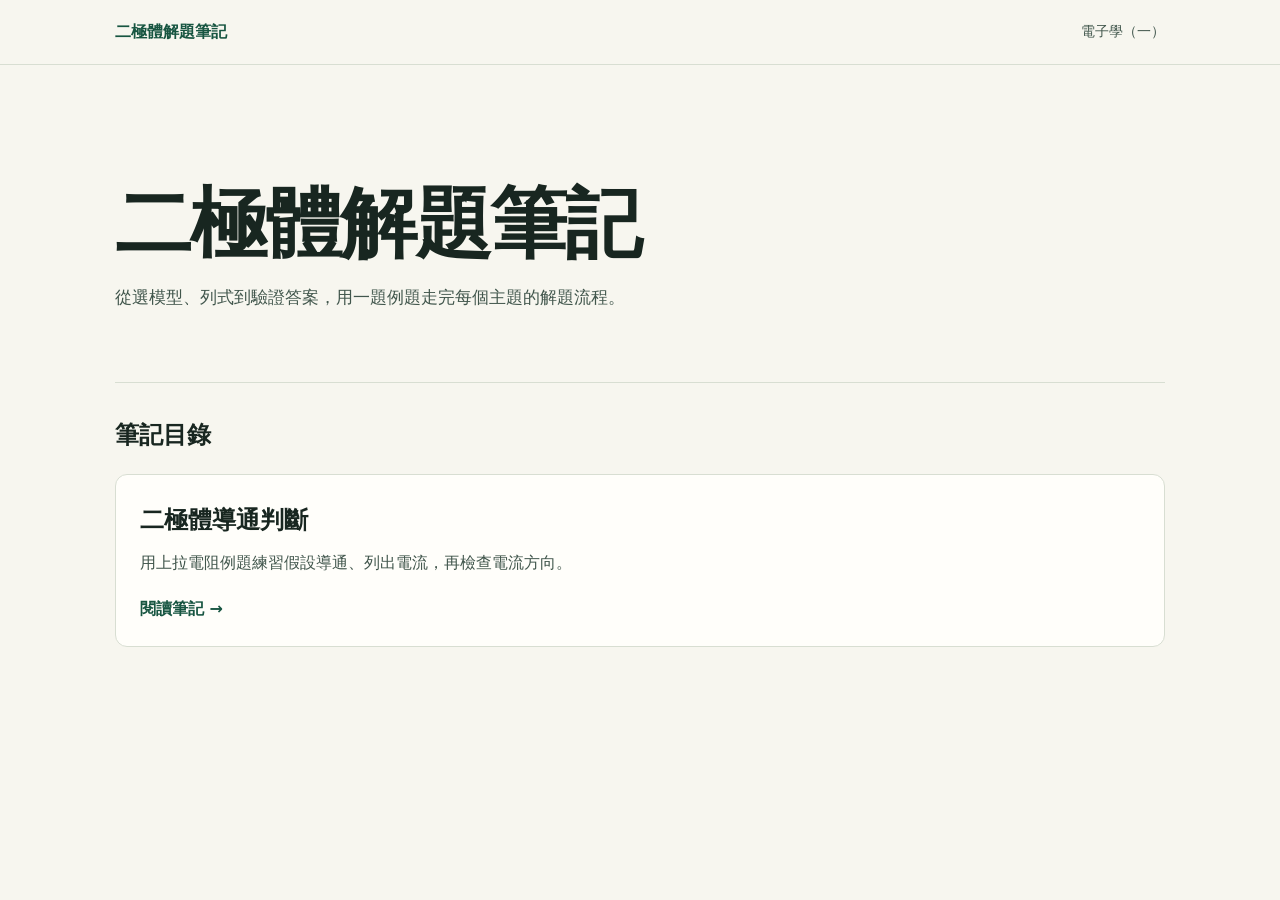
==== index.html @ 584ce4a7 "建立二極體筆記網站與專案規則" ====
<!doctype html>
<html lang="zh-Hant">
<head>
  <meta charset="utf-8">
  <meta name="viewport" content="width=device-width, initial-scale=1">
  <title>二極體解題筆記</title>
  <link rel="stylesheet" href="./styles.css">
</head>
<body>
  <header class="site-header">
    <nav class="shell" aria-label="網站導覽">
      <a class="brand" href="./index.html" aria-current="page">二極體解題筆記</a>
      <span class="course">電子學（一）</span>
    </nav>
  </header>
  <main class="shell">
    <header class="hero">
      <h1>二極體解題筆記</h1>
      <p class="lede">從選模型、列式到驗證答案，用一題例題走完每個主題的解題流程。</p>
    </header>
    <section class="lesson-list" aria-labelledby="lesson-list-title">
      <h2 id="lesson-list-title">筆記目錄</h2>
      <ul class="cards">
        <li>
          <a class="card" href="./lessons/diode-conduction.html">
            <h3>二極體導通判斷</h3>
            <p>用上拉電阻例題練習假設導通、列出電流，再檢查電流方向。</p>
            <span class="action">閱讀筆記 →</span>
          </a>
        </li>
      </ul>
    </section>
  </main>
</body>
</html>
---- styles.css ----
:root {
  color-scheme: light;
  --paper: #f7f6ef;
  --surface: #fffefa;
  --ink: #182620;
  --muted: #41564c;
  --accent: #175541;
  --line: #d8ded2;
  --tint: #e6eee1;
  --sans: Inter, system-ui, "Microsoft JhengHei", sans-serif;
  --serif: "Noto Serif TC", "PMingLiU", Georgia, serif;
}

*, *::before, *::after { box-sizing: border-box; }

body {
  margin: 0;
  color: var(--ink);
  background: var(--paper);
  font-family: var(--sans);
  line-height: 1.7;
  overflow-wrap: anywhere;
}

a { color: var(--accent); }
a:focus-visible { outline: 2px solid var(--accent); outline-offset: 4px; }
h1, h2, h3, p { margin: 0; }

.shell {
  width: min(100% - 48px, 1050px);
  margin-inline: auto;
}

.site-header { border-bottom: 1px solid var(--line); }
.site-header nav {
  display: flex;
  gap: 1rem;
  align-items: center;
  justify-content: space-between;
  min-height: 64px;
}

.brand { font-weight: 750; text-decoration: none; }
.site-header .course { color: var(--muted); font-size: 0.88rem; }

.hero {
  padding-block: clamp(3rem, 9vw, 6.8rem) clamp(2.5rem, 6vw, 4.4rem);
  border-bottom: 1px solid var(--line);
}

.eyebrow { color: var(--accent); font-weight: 700; font-size: 0.88rem; letter-spacing: 0.08em; }

h1 {
  font-family: var(--serif);
  font-size: clamp(2.25rem, 7vw, 4.8rem);
  line-height: 1.16;
  letter-spacing: -0.025em;
  margin-block: 0.4rem 0.85rem;
}

.lede { max-width: 43rem; color: var(--muted); font-size: 1.07rem; }
.lesson-list { padding-block: 2rem 3.5rem; }
.lesson-list h2 { margin-bottom: 1.1rem; font-family: var(--serif); }

.cards {
  display: grid;
  grid-template-columns: repeat(auto-fit, minmax(min(100%, 285px), 1fr));
  gap: 1rem;
  margin: 0;
  padding: 0;
  list-style: none;
}

.card {
  display: flex;
  flex-direction: column;
  gap: 0.55rem;
  height: 100%;
  padding: 1.5rem;
  border: 1px solid var(--line);
  border-radius: 12px;
  background: var(--surface);
  color: var(--ink);
  text-decoration: none;
}

.card:hover { border-color: var(--accent); }
.card h3 { font-family: var(--serif); font-size: 1.52rem; }
.card p { color: var(--muted); }
.card .action { margin-top: auto; padding-top: 0.65rem; color: var(--accent); font-weight: 700; }

.lesson { max-width: 790px; padding-block: 2.6rem 3.4rem; }
.lesson h1 { font-size: clamp(2.05rem, 6vw, 3.45rem); }
.lesson header { margin-bottom: 1.7rem; }
.lesson section + section { margin-top: 0.8rem; }

.lesson section {
  background: var(--surface);
  border: 1px solid var(--line);
  border-radius: 10px;
  padding: clamp(1rem, 3vw, 1.6rem);
}

.lesson section h2 { color: var(--accent); font-family: var(--serif); margin-bottom: 0.6rem; }
.lesson section p + p { margin-top: 0.6rem; }
.lesson ol { margin-block: 0; padding-left: 1.55rem; }
.lesson .formula {
  background: var(--tint);
  border-radius: 6px;
  padding: 0.7rem 0.9rem;
  font-family: ui-monospace, monospace;
  font-variant-numeric: tabular-nums;
}

.lesson-footer { margin-top: 1.45rem; }
.site-footer { border-top: 1px solid var(--line); padding-block: 1.1rem; color: var(--muted); }

@media (max-width: 420px) {
  .shell { width: calc(100% - 32px); }
  .site-header nav { min-height: 56px; }
}
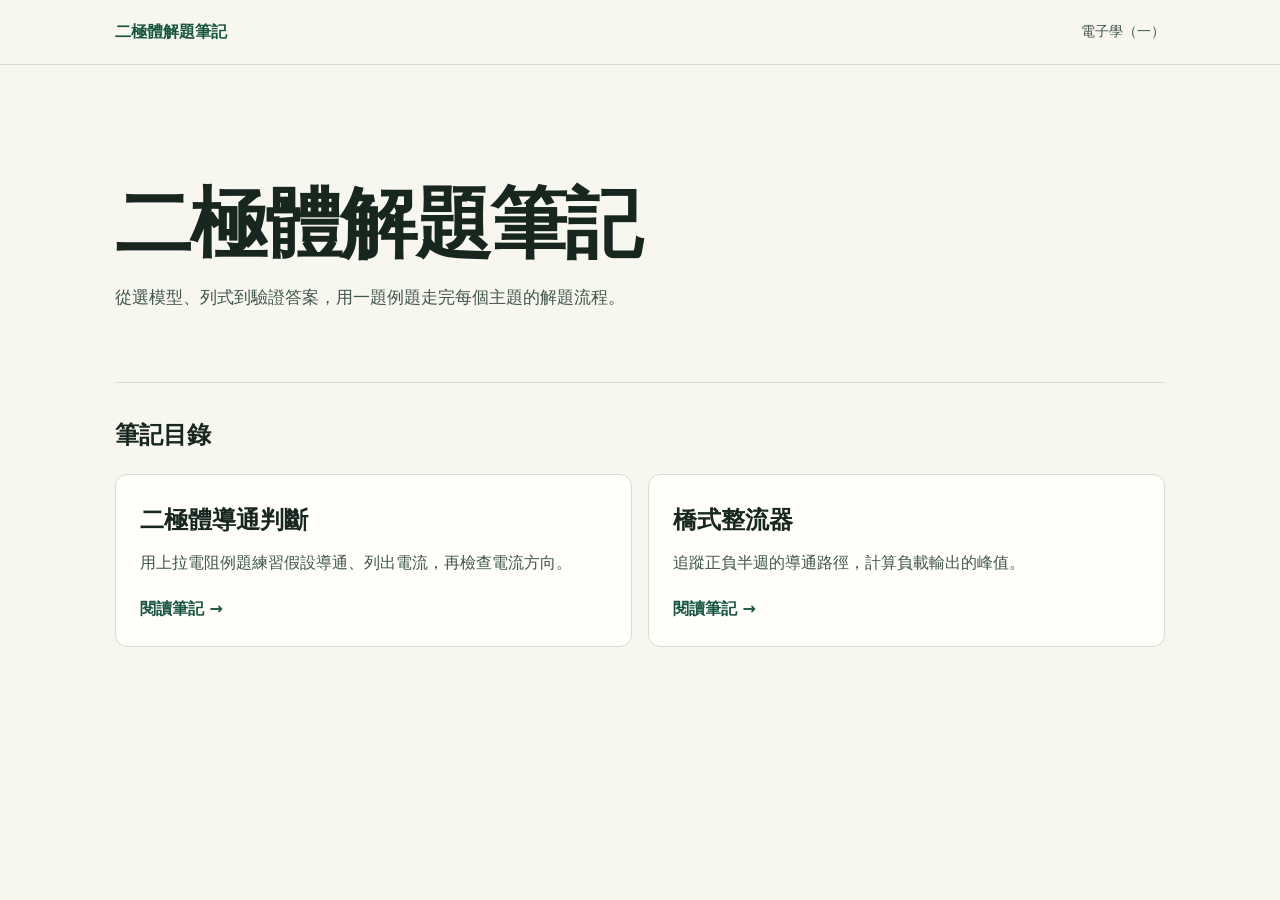
==== commit 3a986c06: "新增橋式整流器並更新首頁" ====
--- a/index.html
+++ b/index.html
@@ -28,6 +28,13 @@
             <span class="action">閱讀筆記 →</span>
           </a>
         </li>
+        <li>
+          <a class="card" href="./lessons/bridge-rectifier.html">
+            <h3>橋式整流器</h3>
+            <p>追蹤正負半週的導通路徑，計算負載輸出的峰值。</p>
+            <span class="action">閱讀筆記 →</span>
+          </a>
+        </li>
       </ul>
     </section>
   </main>
